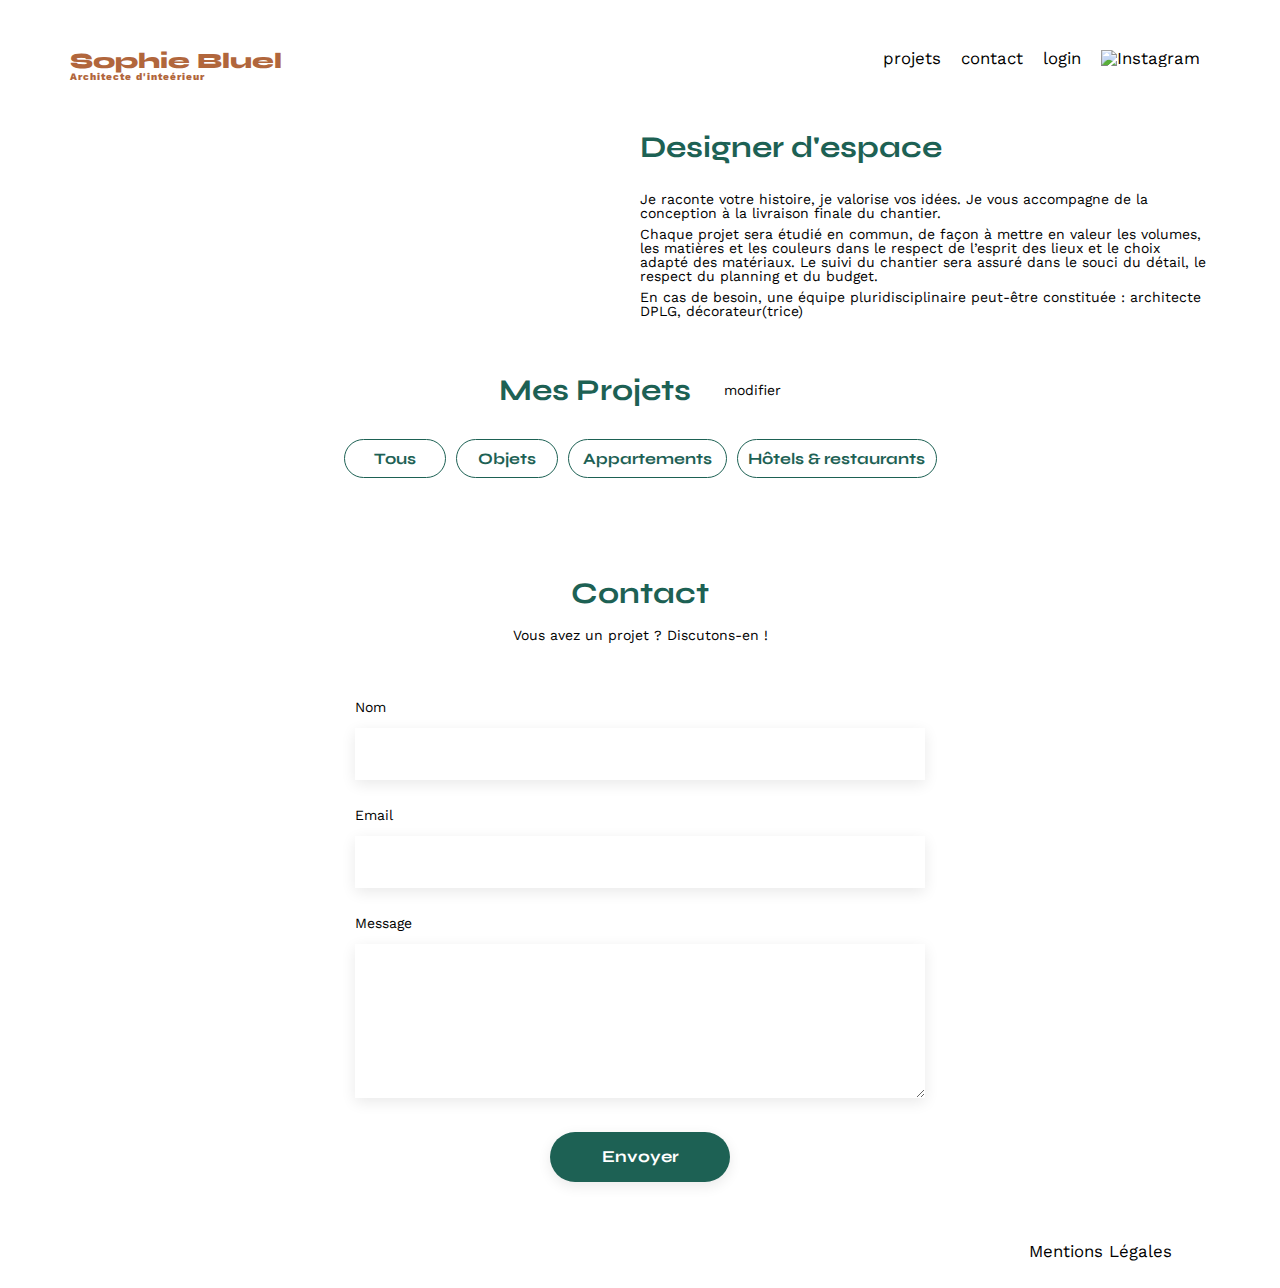
==== FrontEnd/index.html @ 72df6068 "bug fixed" ====
<!DOCTYPE html>
<html lang="fr">
	<head>
		<meta charset="UTF-8">
		<title>Sophie Bluel - Architecte d'intérieur</title>
		<meta name="viewport" content="width=device-width, initial-scale=1.0">
		<link rel="preconnect" href="https://fonts.googleapis.com">
		<link rel="preconnect" href="https://fonts.gstatic.com" crossorigin>
		<link href="https://fonts.googleapis.com/css2?family=Syne:wght@700;800&family=Work+Sans&display=swap" rel="stylesheet">
		<meta name="description" content="">
		<link rel="stylesheet" href="assets/style.css">
		<script src="https://kit.fontawesome.com/6978a7f15a.js" crossorigin="anonymous"></script>
		<script defer src="./assets/js/script.js" type="module"></script>
</head>
<body>
	  <div class="blackheader" style="display: none;">
		<i class="fa-regular fa-pen-to-square"></i>
		<p>Mode édition</p>
	  </div>
<header>
	<h1>Sophie Bluel <span>Architecte d'inteérieur</span></h1>
	<nav>
		<ul>
			<li>projets</li>
			<li>contact</li>
			<li><a href="login.html">login</a></li>
			<li><img src="./assets/icons/instagram.png" alt="Instagram"></li>
		</ul>
	</nav>
</header>
<main>
	<section id="introduction">
		<figure>
			<img src="./assets/images/sophie-bluel.png" alt="">
		</figure>
		<article>
			<h2>Designer d'espace</h2>
			<p>Je raconte votre histoire, je valorise vos idées. Je vous accompagne de la conception à la livraison finale du chantier.</p>
			<p>Chaque projet sera étudié en commun, de façon à mettre en valeur les volumes, les matières et les couleurs dans le respect de l’esprit des lieux et le choix adapté des matériaux. Le suivi du chantier sera assuré dans le souci du détail, le respect du planning et du budget.</p>
			<p>En cas de besoin, une équipe pluridisciplinaire peut-être constituée : architecte DPLG, décorateur(trice)</p>
		</article>
	</section>
	<section id="portfolio">
		<div class="projets-modifier">
		<h2>Mes Projets</h2>
		<div class="icon-modifier">
			
			<a href="#modal1" class="js-modal"><i class="fa-regular fa-pen-to-square"></i>modifier</a>
			<aside id="modal1" class="modal" aria-hidden="true" role="dialog" aria-labelledby="titlemodal" style="display: none;">
				<div class="modal-wrapper js-modal-stop">
					<button class="js-modal-close"><i class="fa-solid fa-xmark"></i></button>
					<h1 class="titlemodal">Galerie photo</h1>
				<div id="modal-gallery">
				</div>
				<hr>
				<input type="submit" value="Ajouter une photo">
				</div>
			</aside>
			<aside id="modal2" class="modal" aria-hidden="true" role="dialog" aria-labelledby="titlemodal" style="display: none;">
				<div class="modal-wrapper js-modal-stop">
					<button class="js-modal-close"><i class="fa-solid fa-xmark"></i></button>
					<h1 class="titlemodal">Galerie photo</h1>
				<div id="modal-gallery">
				</div>
				<hr>
				<input type="submit" value="Ajouter une photo">
				</div>
			</aside>
		</div>
		</div>
		
		<div class="filtre">
			<a class="button small" data-category="0" href="#">Tous</a>
			<a class="button small" data-category="1" href="#">Objets</a>
			<a class="button appartements" data-category="2" href="#">Appartements</a>
			<a class="button hotels" data-category="3" href="#">Hôtels & restaurants</a>
		</div>
		<div class="gallery" id="gallery">
		</div>
	</section>
	<section id="contact">
		<h2>Contact</h2>
		<p>Vous avez un projet ? Discutons-en !</p>
		<form action="#" method="post">
			<label for="name">Nom</label>
			<input type="text" name="name" id="name">
			<label for="email">Email</label>
			<input type="email" name="email" id="email">
			<label for="message">Message</label>
			<textarea name="message" id="message" cols="30" rows="10"></textarea>
			<input type="submit" value="Envoyer">
		</form>
	</section>
</main>

<footer>
	<nav>
		<ul>
			<li>Mentions Légales</li>
		</ul>
	</nav>
</footer>
</body>
</html>
---- FrontEnd/assets/style.css ----
/* http://meyerweb.com/eric/tools/css/reset/
   v2.0 | 20110126
   License: none (public domain)
*/

html, body, div, span, applet, object, iframe,
h1, h2, h3, h4, h5, h6, p, blockquote, pre,
a, abbr, acronym, address, big, cite, code,
del, dfn, em, img, ins, kbd, q, s, samp,
small, strike, strong, sub, sup, tt, var,
b, u, i, center,
dl, dt, dd, ol, ul, li,
fieldset, form, label, legend,
table, caption, tbody, tfoot, thead, tr, th, td,
article, aside, canvas, details, embed,
figure, figcaption, footer, header, hgroup,
menu, nav, output, ruby, section, summary,
time, mark, audio, video {
	margin: 0;
	padding: 0;
	border: 0;
	font-size: 100%;
	font: inherit;
	vertical-align: baseline;
}
/* HTML5 display-role reset for older browsers */
article, aside, details, figcaption, figure,
footer, header, hgroup, menu, nav, section {
	display: block;
}
body {
	line-height: 1;
}
ol, ul {
	list-style: none;
}
blockquote, q {
	quotes: none;
}
blockquote:before, blockquote:after,
q:before, q:after {
	content: '';
	content: none;
}
table {
	border-collapse: collapse;
	border-spacing: 0;
}
/** end reset css**/
body {
	max-width: 1140px;
	margin:auto;
	font-family: 'Work Sans' ;
	font-size: 14px;
}
header {
	display: flex;
	justify-content: space-between;
	margin: 50px 0
}
section {
	margin: 50px 0
}

h1{
	display: flex;
	flex-direction: column;
	font-family: 'Syne';
	font-size: 22px;
	font-weight: 800;
	color: #B1663C
}

h1 > span {
	font-family: 'Work Sans';
	font-size:10px;
	letter-spacing: 0.1em;
;
}

h2{
	font-family: 'Syne';
	font-weight: 700;
	font-size: 30px;
	color: #1D6154
}
nav ul {
	display: flex;
	align-items: center;
	list-style-type: none;

}
nav li {
	padding: 0 10px;
	font-size: 1.2em;
}

li:hover {
	color: #B1663C;
}

li a {
	text-decoration: none;
	color: inherit;
}

li a:hover {
	color: #B1663C;
}

#introduction {
	display: flex;
	align-items: center;
}
#introduction figure {
	flex: 1
}
#introduction img {
	display: block;
	margin: auto;
	width: 80%;
}

#introduction article {
	flex: 1
}
#introduction h2 {
	margin-bottom: 1em;
}

#introduction p {
	margin-bottom: 0.5em;
}
#portfolio h2 {
	text-align: center;
}
.gallery {
	width: 100%;
	display: grid;
	grid-template-columns: 1fr 1fr 1fr;
	grid-column-gap: 20px;
	grid-row-gap: 20px;
}

.gallery img {
	width: 100%;

}
#contact {
	width: 50%;
margin: auto;
}
#contact > * {
	text-align: center;

}
#contact h2{
	margin-bottom: 20px;
}
#contact form {
	text-align: left;
	margin-top:30px;
	display: flex;
	flex-direction: column;
}

#contact input {
	height: 50px;
	font-size: 1.2em;
	border: none;
	box-shadow: 0px 4px 14px rgba(0, 0, 0, 0.09);
}
#contact label {
	margin: 2em 0 1em 0;
}
#contact textarea {
	border: none;
	box-shadow: 0px 4px 14px rgba(0, 0, 0, 0.09);
}

input[type="submit"]{
	font-family: 'Syne';
	font-weight: 700;
	color: white;
	background-color: #1D6154;
	margin : 2em auto ;
	width: 180px;
	text-align: center;
	border-radius: 60px ;
}

footer nav ul {
	display: flex;
	justify-content: flex-end;
	margin: 2em
}

.projets-modifier {
display: flex;
justify-content: center;
align-items: center;
margin-bottom: 1em;
gap: 2em;
}

.icon-er {
	display: flex;
	gap: 5px;
	font-size: 14px;
	color: black;
}

.icon-modifier a {
	text-decoration: none;
	font-size: 14px;
	color: black;
	display: flex;
    gap: 5px;
}


.filtre {
	display: flex;
	justify-content: center;
	gap: 10px;
}

.button {
	text-decoration: none;
	height: 37px;
	border: 1px solid rgba(29, 97, 84, 1);
	border-radius: 60px;
	display: flex;
	align-items: center;
	color: rgba(29, 97, 84, 1);
	font-family: Syne;
font-size: 16px;
font-weight: 700;
text-align: center;
margin-bottom: 50px;
margin-top: 20px;
display: flex;
justify-content: center;
}

.button:hover {
	color: white;
	background-color: rgba(29, 97, 84, 1);
}

.small {
	width: 100px;
}

.appartements {
	width: 157px;
}

.hotels {
	width: 198px;
}

.titrelogin {
	display: flex;
    align-content: center;
    justify-content: center;
}

.formlogin {
display: flex;
	flex-direction: column;
	width: 379px;
	margin: auto;
}

.forgotpassword {
	display: flex;
    justify-content: center;
	padding-bottom: 355px;
	font-family: work sans;
    font-size: 14px;
    color: #3d3d3d;
    font-weight: 500;
    margin-top: 26px;
    padding-bottom: 355px;
    text-decoration-line: underline;
    cursor: pointer;
}

.footer-login {
	display: flex;
    justify-content: flex-end;
    margin: 2em;
}

.blackheader {
	background-color: black;
	display: flex;
	height: 59px;
	color: white;
	font-size: 16px;
	justify-content: center;
    align-items: center;
	gap: 10px;
}

.blackheader p {
	color: white;
	font-size: 16px;
	font-family: 'Work Sans';
}

.blackheader i {
	color: white;
	font-size: 16px;
	font-family: 'Work Sans';
}

.modal {
	position: fixed;
	display: flex;
	align-items: center;
	justify-content: center;
	top: 0;
	left: 0;
	width: 100%;
	height: 100%;
	background: rgba(0, 0, 0, 0.8);
}

.modal-wrapper {
	display: flex;
	flex-direction: column;
	background-color: white;
	width: 630px;
	height: 688px;
	max-width: calc(100vw - 20px);
	max-height: calc(100vw - 20px);
	overflow: auto;
	padding: 20px;
	margin: 40px;
	border-radius: 10px;
}

.js-modal-close {
	border: none;
	background-color: white;
	margin-left: auto;
	cursor: pointer;
}

.modal-wrapper h1 {
	color: black;
	font-family: Work Sans;
font-size: 26px;
font-weight: 400;
line-height: 30px;
letter-spacing: 0em;
text-align: center;
margin-bottom: 40px;
margin-top: 10px;
}

#modal-gallery {
	display: grid;
	grid-template-rows: repeat(3, 1fr);
  grid-template-columns: repeat(5, 1fr);
  row-gap: 25px;
  margin-bottom: 60px;
  padding-left: 60px;
  padding-right: 60px;
}

#modal-gallery figure {
	width: 76.86px;
	height: 102.57px;
	position: relative;
}

#modal-gallery img {
	width: 76.86px;
	object-fit: cover;
}

hr {
	width: 420px;
	border: 1px solid rgba(179, 179, 179, 1);
	margin-bottom: 25px;
}

.modal-wrapper input {
	width: 237px;
height: 36px;
font-size: 14px;
border: none;
}

.trash-icon {
    cursor: pointer;
    position: absolute;
    top: 10px; 
    right: 10px; 
    z-index: 1; 
	color: white;
}
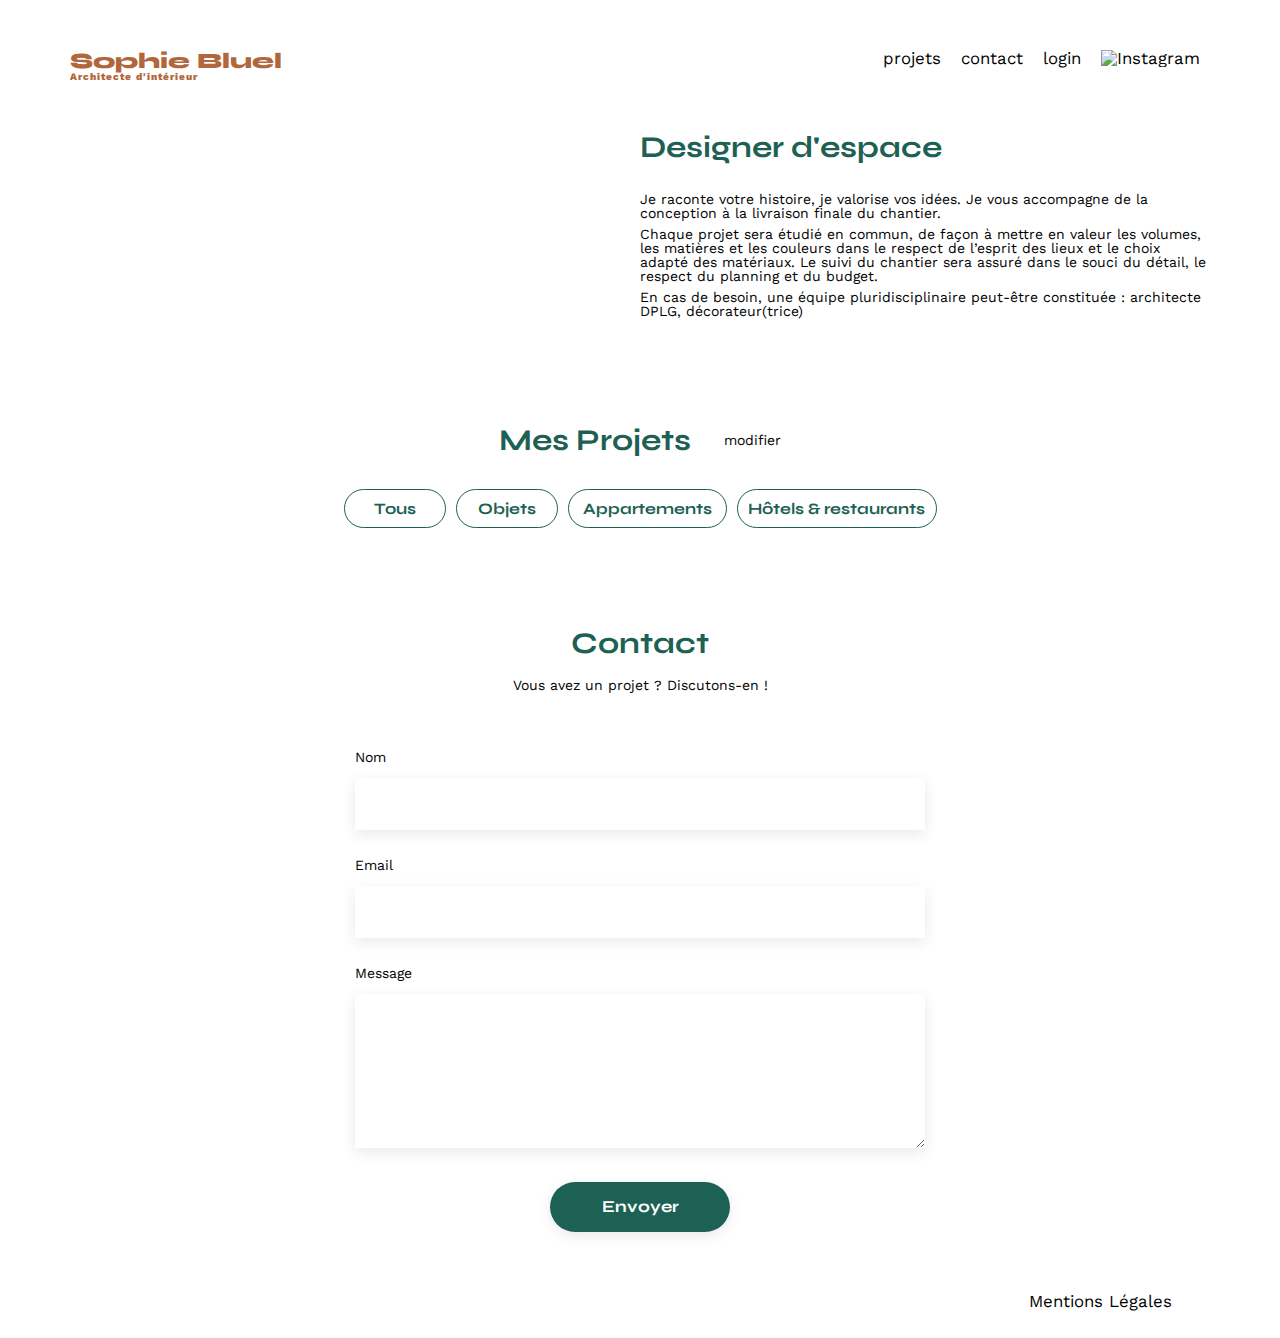
==== commit 327d5b55: "add function, comments" ====
--- a/FrontEnd/index.html
+++ b/FrontEnd/index.html
@@ -1,104 +1,193 @@
 <!DOCTYPE html>
 <html lang="fr">
-	<head>
-		<meta charset="UTF-8">
-		<title>Sophie Bluel - Architecte d'intérieur</title>
-		<meta name="viewport" content="width=device-width, initial-scale=1.0">
-		<link rel="preconnect" href="https://fonts.googleapis.com">
-		<link rel="preconnect" href="https://fonts.gstatic.com" crossorigin>
-		<link href="https://fonts.googleapis.com/css2?family=Syne:wght@700;800&family=Work+Sans&display=swap" rel="stylesheet">
-		<meta name="description" content="">
-		<link rel="stylesheet" href="assets/style.css">
-		<script src="https://kit.fontawesome.com/6978a7f15a.js" crossorigin="anonymous"></script>
-		<script defer src="./assets/js/script.js" type="module"></script>
-</head>
-<body>
-	  <div class="blackheader" style="display: none;">
-		<i class="fa-regular fa-pen-to-square"></i>
-		<p>Mode édition</p>
-	  </div>
-<header>
-	<h1>Sophie Bluel <span>Architecte d'inteérieur</span></h1>
-	<nav>
-		<ul>
-			<li>projets</li>
-			<li>contact</li>
-			<li><a href="login.html">login</a></li>
-			<li><img src="./assets/icons/instagram.png" alt="Instagram"></li>
-		</ul>
-	</nav>
-</header>
-<main>
-	<section id="introduction">
-		<figure>
-			<img src="./assets/images/sophie-bluel.png" alt="">
-		</figure>
-		<article>
-			<h2>Designer d'espace</h2>
-			<p>Je raconte votre histoire, je valorise vos idées. Je vous accompagne de la conception à la livraison finale du chantier.</p>
-			<p>Chaque projet sera étudié en commun, de façon à mettre en valeur les volumes, les matières et les couleurs dans le respect de l’esprit des lieux et le choix adapté des matériaux. Le suivi du chantier sera assuré dans le souci du détail, le respect du planning et du budget.</p>
-			<p>En cas de besoin, une équipe pluridisciplinaire peut-être constituée : architecte DPLG, décorateur(trice)</p>
-		</article>
-	</section>
-	<section id="portfolio">
-		<div class="projets-modifier">
-		<h2>Mes Projets</h2>
-		<div class="icon-modifier">
-			
-			<a href="#modal1" class="js-modal"><i class="fa-regular fa-pen-to-square"></i>modifier</a>
-			<aside id="modal1" class="modal" aria-hidden="true" role="dialog" aria-labelledby="titlemodal" style="display: none;">
-				<div class="modal-wrapper js-modal-stop">
-					<button class="js-modal-close"><i class="fa-solid fa-xmark"></i></button>
-					<h1 class="titlemodal">Galerie photo</h1>
-				<div id="modal-gallery">
-				</div>
-				<hr>
-				<input type="submit" value="Ajouter une photo">
-				</div>
-			</aside>
-			<aside id="modal2" class="modal" aria-hidden="true" role="dialog" aria-labelledby="titlemodal" style="display: none;">
-				<div class="modal-wrapper js-modal-stop">
-					<button class="js-modal-close"><i class="fa-solid fa-xmark"></i></button>
-					<h1 class="titlemodal">Galerie photo</h1>
-				<div id="modal-gallery">
-				</div>
-				<hr>
-				<input type="submit" value="Ajouter une photo">
-				</div>
-			</aside>
-		</div>
-		</div>
-		
-		<div class="filtre">
-			<a class="button small" data-category="0" href="#">Tous</a>
-			<a class="button small" data-category="1" href="#">Objets</a>
-			<a class="button appartements" data-category="2" href="#">Appartements</a>
-			<a class="button hotels" data-category="3" href="#">Hôtels & restaurants</a>
-		</div>
-		<div class="gallery" id="gallery">
-		</div>
-	</section>
-	<section id="contact">
-		<h2>Contact</h2>
-		<p>Vous avez un projet ? Discutons-en !</p>
-		<form action="#" method="post">
-			<label for="name">Nom</label>
-			<input type="text" name="name" id="name">
-			<label for="email">Email</label>
-			<input type="email" name="email" id="email">
-			<label for="message">Message</label>
-			<textarea name="message" id="message" cols="30" rows="10"></textarea>
-			<input type="submit" value="Envoyer">
-		</form>
-	</section>
-</main>
+  <head>
+    <meta charset="UTF-8" />
+    <title>Sophie Bluel - Architecte d'intérieur</title>
+    <meta name="viewport" content="width=device-width, initial-scale=1.0" />
+    <link rel="preconnect" href="https://fonts.googleapis.com" />
+    <link rel="preconnect" href="https://fonts.gstatic.com" crossorigin />
+    <link
+      href="https://fonts.googleapis.com/css2?family=Syne:wght@700;800&family=Work+Sans&display=swap"
+      rel="stylesheet"
+    />
+    <meta name="description" content="" />
+    <link rel="stylesheet" href="assets/style.css" />
+    <script
+      src="https://kit.fontawesome.com/6978a7f15a.js"
+      crossorigin="anonymous"
+    ></script>
+    <script defer src="./assets/js/script.js" type="module"></script>
+    <script defer src="./assets/js/modal.js" type="module"></script>
+  </head>
+  <body>
+    <div class="blackheader" style="display: none">
+      <i class="fa-regular fa-pen-to-square"></i>
+      <p>Mode édition</p>
+    </div>
+    <header>
+      <h1>Sophie Bluel <span>Architecte d'intérieur</span></h1>
+      <nav>
+        <ul>
+          <li>projets</li>
+          <li>contact</li>
+          <li><a href="login.html" class="login">login</a></li>
+          <li><img src="./assets/icons/instagram.png" alt="Instagram" /></li>
+        </ul>
+      </nav>
+    </header>
+    <main>
+      <section id="introduction">
+        <figure>
+          <img src="./assets/images/sophie-bluel.png" alt="" />
+        </figure>
+        <article>
+          <h2>Designer d'espace</h2>
+          <p>
+            Je raconte votre histoire, je valorise vos idées. Je vous accompagne
+            de la conception à la livraison finale du chantier.
+          </p>
+          <p>
+            Chaque projet sera étudié en commun, de façon à mettre en valeur les
+            volumes, les matières et les couleurs dans le respect de l’esprit
+            des lieux et le choix adapté des matériaux. Le suivi du chantier
+            sera assuré dans le souci du détail, le respect du planning et du
+            budget.
+          </p>
+          <p>
+            En cas de besoin, une équipe pluridisciplinaire peut-être constituée
+            : architecte DPLG, décorateur(trice)
+          </p>
+        </article>
+      </section>
+      <section id="portfolio">
+        <div class="projets-modifier">
+          <h2>Mes Projets</h2>
+          <div class="icon-modifier">
+            <a href="#modal1" class="js-modal">
+              <i href="#modal1" class="fa-regular fa-pen-to-square"> </i
+              >modifier</a
+            >
 
-<footer>
-	<nav>
-		<ul>
-			<li>Mentions Légales</li>
-		</ul>
-	</nav>
-</footer>
-</body>
+    <!--Modal1-->
+          
+            <aside
+              id="modal1"
+              class="modal"
+              aria-hidden="true"
+              role="dialog"
+              aria-labelledby="titlemodal"
+              style="display: none"
+            >
+              <div class="modal-wrapper js-modal-stop">
+                <button class="js-modal-close">
+                  <i class="fa-solid fa-xmark"></i>
+                </button>
+                <h1 class="titlemodal">Galerie photo</h1>
+                <div id="modal-gallery"></div>
+                <hr />
+                <input
+                  class="add-photo-main"
+                  type="submit"
+                  value="Ajouter une photo"
+                />
+              </div>
+            </aside>
+
+       <!--Modal2-->
+
+            <aside
+              id="modal2"
+              class="modal"
+              aria-hidden="true"
+              role="dialog"
+              aria-labelledby="titlemodal"
+              style="display: none"
+            >
+              <div class="modal-2 modal-wrapper js-modal-stop">
+                <div class="arrow-cross">
+                  <button class="arrow"><i class="fa-solid fa-arrow-left"></i></button>
+                  <button class="js-modal-close">
+                    <i class="fa-solid fa-xmark"></i>
+                  </button>
+                </div>
+                <h1 class="titlemodal">Ajout photo</h1>
+                <form action="" class="send-file-form" method="post" enctype="multipart/form-data">
+                  <div class="add-photo">
+                    <i class="fa-regular fa-image"></i>
+                    <label for="file-upload" class="custom-file-upload">
+                      + Ajouter photo
+                    </label>
+                    <input id="file-upload" type="file" name="image" />
+                    <p>jpg, png : 4mo max</p>
+                  </div>
+                  <div class="title-categorie-form">
+                    <div class="item-form">
+                      <label for="title" class="label">Titre</label>
+                      <input
+                        type="text"
+                        class="labelModal"
+                        id="title"
+                        name="title"
+                      />
+                    </div>
+                    <div class="item-form">
+                      <label for="category" class="label">Catégorie</label>
+                      <select
+                        type="text"
+                        class="labelModal"
+                        id="category"
+                        name="category"
+                      >
+                        <option value="0" selected></option>
+                        <option value="1">Objets</option>
+                        <option value="2">Appartements</option>
+                        <option value="3">
+                          Hôtels & restaurants
+                        </option>
+                      </select>
+                    </div>
+                  </div>
+                  <hr />
+                  <input class="valider-button" type="submit" value="Valider" />
+                </form>
+              </div>
+            </aside>
+          </div>
+        </div>
+
+        <div class="filtre">
+          <a class="button small" data-category="0" href="#">Tous</a>
+          <a class="button small" data-category="1" href="#">Objets</a>
+          <a class="button appartements" data-category="2" href="#"
+            >Appartements</a
+          >
+          <a class="button hotels" data-category="3" href="#"
+            >Hôtels & restaurants</a
+          >
+        </div>
+        <div class="gallery" id="gallery"></div>
+      </section>
+      <section id="contact">
+        <h2>Contact</h2>
+        <p>Vous avez un projet ? Discutons-en !</p>
+        <form action="#" method="post">
+          <label for="name">Nom</label>
+          <input type="text" name="name" id="name" />
+          <label for="email">Email</label>
+          <input type="email" name="email" id="email" />
+          <label for="message">Message</label>
+          <textarea name="message" id="message" cols="30" rows="10"></textarea>
+          <input type="submit" value="Envoyer" />
+        </form>
+      </section>
+    </main>
+
+    <footer>
+      <nav>
+        <ul>
+          <li>Mentions Légales</li>
+        </ul>
+      </nav>
+    </footer>
+  </body>
 </html>
--- a/FrontEnd/assets/style.css
+++ b/FrontEnd/assets/style.css
@@ -3,367 +3,448 @@
    License: none (public domain)
 */
 
-html, body, div, span, applet, object, iframe,
-h1, h2, h3, h4, h5, h6, p, blockquote, pre,
-a, abbr, acronym, address, big, cite, code,
-del, dfn, em, img, ins, kbd, q, s, samp,
-small, strike, strong, sub, sup, tt, var,
-b, u, i, center,
-dl, dt, dd, ol, ul, li,
-fieldset, form, label, legend,
-table, caption, tbody, tfoot, thead, tr, th, td,
-article, aside, canvas, details, embed,
-figure, figcaption, footer, header, hgroup,
-menu, nav, output, ruby, section, summary,
-time, mark, audio, video {
-	margin: 0;
-	padding: 0;
-	border: 0;
-	font-size: 100%;
-	font: inherit;
-	vertical-align: baseline;
+html,
+body,
+div,
+span,
+applet,
+object,
+iframe,
+h1,
+h2,
+h3,
+h4,
+h5,
+h6,
+p,
+blockquote,
+pre,
+a,
+abbr,
+acronym,
+address,
+big,
+cite,
+code,
+del,
+dfn,
+em,
+img,
+ins,
+kbd,
+q,
+s,
+samp,
+small,
+strike,
+strong,
+sub,
+sup,
+tt,
+var,
+b,
+u,
+i,
+center,
+dl,
+dt,
+dd,
+ol,
+ul,
+li,
+fieldset,
+form,
+label,
+legend,
+table,
+caption,
+tbody,
+tfoot,
+thead,
+tr,
+th,
+td,
+article,
+aside,
+canvas,
+details,
+embed,
+figure,
+figcaption,
+footer,
+header,
+hgroup,
+menu,
+nav,
+output,
+ruby,
+section,
+summary,
+time,
+mark,
+audio,
+video {
+  margin: 0;
+  padding: 0;
+  border: 0;
+  font-size: 100%;
+  font: inherit;
+  vertical-align: baseline;
 }
 /* HTML5 display-role reset for older browsers */
-article, aside, details, figcaption, figure,
-footer, header, hgroup, menu, nav, section {
-	display: block;
+article,
+aside,
+details,
+figcaption,
+figure,
+footer,
+header,
+hgroup,
+menu,
+nav,
+section {
+  display: block;
 }
 body {
-	line-height: 1;
-}
-ol, ul {
-	list-style: none;
-}
-blockquote, q {
-	quotes: none;
-}
-blockquote:before, blockquote:after,
-q:before, q:after {
-	content: '';
-	content: none;
+  line-height: 1;
+}
+ol,
+ul {
+  list-style: none;
+}
+blockquote,
+q {
+  quotes: none;
+}
+blockquote:before,
+blockquote:after,
+q:before,
+q:after {
+  content: "";
+  content: none;
 }
 table {
-	border-collapse: collapse;
-	border-spacing: 0;
+  border-collapse: collapse;
+  border-spacing: 0;
 }
 /** end reset css**/
 body {
-	max-width: 1140px;
-	margin:auto;
-	font-family: 'Work Sans' ;
-	font-size: 14px;
+  max-width: 1140px;
+  margin: auto;
+  font-family: "Work Sans";
+  font-size: 14px;
 }
 header {
-	display: flex;
-	justify-content: space-between;
-	margin: 50px 0
+  display: flex;
+  justify-content: space-between;
+  margin: 50px 0;
 }
 section {
-	margin: 50px 0
-}
-
-h1{
-	display: flex;
-	flex-direction: column;
-	font-family: 'Syne';
-	font-size: 22px;
-	font-weight: 800;
-	color: #B1663C
+  margin: 50px 0;
+}
+
+h1 {
+  display: flex;
+  flex-direction: column;
+  font-family: "Syne";
+  font-size: 22px;
+  font-weight: 800;
+  color: #b1663c;
 }
 
 h1 > span {
-	font-family: 'Work Sans';
-	font-size:10px;
-	letter-spacing: 0.1em;
-;
-}
-
-h2{
-	font-family: 'Syne';
-	font-weight: 700;
-	font-size: 30px;
-	color: #1D6154
+  font-family: "Work Sans";
+  font-size: 10px;
+  letter-spacing: 0.1em;
+}
+
+h2 {
+  font-family: "Syne";
+  font-weight: 700;
+  font-size: 30px;
+  color: #1d6154;
 }
 nav ul {
-	display: flex;
-	align-items: center;
-	list-style-type: none;
-
+  display: flex;
+  align-items: center;
+  list-style-type: none;
 }
 nav li {
-	padding: 0 10px;
-	font-size: 1.2em;
+  padding: 0 10px;
+  font-size: 1.2em;
 }
 
 li:hover {
-	color: #B1663C;
+  color: #b1663c;
 }
 
 li a {
-	text-decoration: none;
-	color: inherit;
+  text-decoration: none;
+  color: inherit;
 }
 
 li a:hover {
-	color: #B1663C;
+  color: #b1663c;
 }
 
 #introduction {
-	display: flex;
-	align-items: center;
+  display: flex;
+  align-items: center;
 }
 #introduction figure {
-	flex: 1
+  flex: 1;
 }
 #introduction img {
-	display: block;
-	margin: auto;
-	width: 80%;
+  display: block;
+  margin: auto;
+  width: 80%;
 }
 
 #introduction article {
-	flex: 1
+  flex: 1;
 }
 #introduction h2 {
-	margin-bottom: 1em;
+  margin-bottom: 1em;
 }
 
 #introduction p {
-	margin-bottom: 0.5em;
+  margin-bottom: 0.5em;
 }
 #portfolio h2 {
-	text-align: center;
+  text-align: center;
 }
 .gallery {
-	width: 100%;
-	display: grid;
-	grid-template-columns: 1fr 1fr 1fr;
-	grid-column-gap: 20px;
-	grid-row-gap: 20px;
+  width: 100%;
+  display: grid;
+  grid-template-columns: 1fr 1fr 1fr;
+  grid-column-gap: 20px;
+  grid-row-gap: 20px;
 }
 
 .gallery img {
-	width: 100%;
-
+  width: 100%;
 }
 #contact {
-	width: 50%;
-margin: auto;
+  width: 50%;
+  margin: auto;
 }
 #contact > * {
-	text-align: center;
-
-}
-#contact h2{
-	margin-bottom: 20px;
+  text-align: center;
+}
+#contact h2 {
+  margin-bottom: 20px;
 }
 #contact form {
-	text-align: left;
-	margin-top:30px;
-	display: flex;
-	flex-direction: column;
+  text-align: left;
+  margin-top: 30px;
+  display: flex;
+  flex-direction: column;
 }
 
 #contact input {
-	height: 50px;
-	font-size: 1.2em;
-	border: none;
-	box-shadow: 0px 4px 14px rgba(0, 0, 0, 0.09);
+  height: 50px;
+  font-size: 1.2em;
+  border: none;
+  box-shadow: 0px 4px 14px rgba(0, 0, 0, 0.09);
 }
 #contact label {
-	margin: 2em 0 1em 0;
+  margin: 2em 0 1em 0;
 }
 #contact textarea {
-	border: none;
-	box-shadow: 0px 4px 14px rgba(0, 0, 0, 0.09);
-}
-
-input[type="submit"]{
-	font-family: 'Syne';
-	font-weight: 700;
-	color: white;
-	background-color: #1D6154;
-	margin : 2em auto ;
-	width: 180px;
-	text-align: center;
-	border-radius: 60px ;
+  border: none;
+  box-shadow: 0px 4px 14px rgba(0, 0, 0, 0.09);
+}
+
+input[type="submit"] {
+  font-family: "Syne";
+  font-weight: 700;
+  color: white;
+  background-color: #1d6154;
+  margin: 2em auto;
+  width: 180px;
+  text-align: center;
+  border-radius: 60px;
 }
 
 footer nav ul {
-	display: flex;
-	justify-content: flex-end;
-	margin: 2em
+  display: flex;
+  justify-content: flex-end;
+  margin: 2em;
 }
 
 .projets-modifier {
-display: flex;
-justify-content: center;
-align-items: center;
-margin-bottom: 1em;
-gap: 2em;
+  display: flex;
+  justify-content: center;
+  align-items: center;
+  margin-bottom: 1em;
+  margin-top: 100px;
+  gap: 2em;
 }
 
 .icon-er {
-	display: flex;
-	gap: 5px;
-	font-size: 14px;
-	color: black;
+  display: flex;
+  gap: 5px;
+  font-size: 14px;
+  color: black;
 }
 
 .icon-modifier a {
-	text-decoration: none;
-	font-size: 14px;
-	color: black;
-	display: flex;
-    gap: 5px;
-}
-
+  text-decoration: none;
+  font-size: 14px;
+  color: black;
+  display: flex;
+  gap: 5px;
+}
 
 .filtre {
-	display: flex;
-	justify-content: center;
-	gap: 10px;
+  display: flex;
+  justify-content: center;
+  gap: 10px;
 }
 
 .button {
-	text-decoration: none;
-	height: 37px;
-	border: 1px solid rgba(29, 97, 84, 1);
-	border-radius: 60px;
-	display: flex;
-	align-items: center;
-	color: rgba(29, 97, 84, 1);
-	font-family: Syne;
-font-size: 16px;
-font-weight: 700;
-text-align: center;
-margin-bottom: 50px;
-margin-top: 20px;
-display: flex;
-justify-content: center;
+  text-decoration: none;
+  height: 37px;
+  border: 1px solid rgba(29, 97, 84, 1);
+  border-radius: 60px;
+  display: flex;
+  align-items: center;
+  color: rgba(29, 97, 84, 1);
+  font-family: Syne;
+  font-size: 16px;
+  font-weight: 700;
+  text-align: center;
+  margin-bottom: 50px;
+  margin-top: 20px;
+  display: flex;
+  justify-content: center;
 }
 
 .button:hover {
-	color: white;
-	background-color: rgba(29, 97, 84, 1);
+  color: white;
+  background-color: rgba(29, 97, 84, 1);
 }
 
 .small {
-	width: 100px;
+  width: 100px;
 }
 
 .appartements {
-	width: 157px;
+  width: 157px;
 }
 
 .hotels {
-	width: 198px;
+  width: 198px;
 }
 
 .titrelogin {
-	display: flex;
-    align-content: center;
-    justify-content: center;
+  display: flex;
+  align-content: center;
+  justify-content: center;
 }
 
 .formlogin {
-display: flex;
-	flex-direction: column;
-	width: 379px;
-	margin: auto;
+  display: flex;
+  flex-direction: column;
+  width: 379px;
+  margin: auto;
+}
+
+#error-message {
+  margin: auto;
+  text-decoration: underline;
 }
 
 .forgotpassword {
-	display: flex;
-    justify-content: center;
-	padding-bottom: 355px;
-	font-family: work sans;
-    font-size: 14px;
-    color: #3d3d3d;
-    font-weight: 500;
-    margin-top: 26px;
-    padding-bottom: 355px;
-    text-decoration-line: underline;
-    cursor: pointer;
+  display: flex;
+  justify-content: center;
+  padding-bottom: 355px;
+  font-family: work sans;
+  font-size: 14px;
+  color: #3d3d3d;
+  font-weight: 500;
+  margin-top: 26px;
+  padding-bottom: 355px;
+  text-decoration-line: underline;
+  cursor: pointer;
 }
 
 .footer-login {
-	display: flex;
-    justify-content: flex-end;
-    margin: 2em;
+  display: flex;
+  justify-content: flex-end;
+  margin: 2em;
 }
 
 .blackheader {
-	background-color: black;
-	display: flex;
-	height: 59px;
-	color: white;
-	font-size: 16px;
-	justify-content: center;
-    align-items: center;
-	gap: 10px;
+  background-color: black;
+  max-width: 1440px;
+  height: 59px;
+  color: white;
+  font-size: 16px;
+  justify-content: center;
+  align-items: center;
+  gap: 10px;
 }
 
 .blackheader p {
-	color: white;
-	font-size: 16px;
-	font-family: 'Work Sans';
+  color: white;
+  font-size: 16px;
+  font-family: "Work Sans";
 }
 
 .blackheader i {
-	color: white;
-	font-size: 16px;
-	font-family: 'Work Sans';
+  color: white;
+  font-size: 16px;
 }
 
 .modal {
-	position: fixed;
-	display: flex;
-	align-items: center;
-	justify-content: center;
-	top: 0;
-	left: 0;
-	width: 100%;
-	height: 100%;
-	background: rgba(0, 0, 0, 0.8);
+  position: fixed;
+  display: flex;
+  align-items: center;
+  justify-content: center;
+  top: 0;
+  left: 0;
+  width: 100%;
+  height: 100%;
+  background: rgba(0, 0, 0, 0.8);
 }
 
 .modal-wrapper {
-	display: flex;
-	flex-direction: column;
-	background-color: white;
-	width: 630px;
-	height: 688px;
-	max-width: calc(100vw - 20px);
-	max-height: calc(100vw - 20px);
-	overflow: auto;
-	padding: 20px;
-	margin: 40px;
-	border-radius: 10px;
+  display: flex;
+  flex-direction: column;
+  background-color: white;
+  width: 630px;
+  height: 688px;
+  max-width: calc(100vw - 20px);
+  max-height: calc(100vw - 20px);
+  overflow: auto;
+  padding: 20px;
+  margin: 40px;
+  border-radius: 10px;
 }
 
 .js-modal-close {
-	border: none;
-	background-color: white;
-	margin-left: auto;
-	cursor: pointer;
+  border: none;
+  background-color: white;
+  margin-left: auto;
+  cursor: pointer;
 }
 
 .modal-wrapper h1 {
-	color: black;
-	font-family: Work Sans;
-font-size: 26px;
-font-weight: 400;
-line-height: 30px;
-letter-spacing: 0em;
-text-align: center;
-margin-bottom: 40px;
-margin-top: 10px;
+  color: black;
+  font-family: Work Sans;
+  font-size: 26px;
+  font-weight: 400;
+  line-height: 30px;
+  letter-spacing: 0em;
+  text-align: center;
+  margin-bottom: 40px;
+  margin-top: 10px;
 }
 
 #modal-gallery {
-	display: grid;
-	grid-template-rows: repeat(3, 1fr);
+  display: grid;
+  grid-template-rows: repeat(3, 1fr);
   grid-template-columns: repeat(5, 1fr);
   row-gap: 25px;
   margin-bottom: 60px;
@@ -372,34 +453,147 @@
 }
 
 #modal-gallery figure {
-	width: 76.86px;
-	height: 102.57px;
-	position: relative;
+  width: 76.86px;
+  height: 102.57px;
+  position: relative;
 }
 
 #modal-gallery img {
-	width: 76.86px;
-	object-fit: cover;
+  width: 76.86px;
+  object-fit: cover;
 }
 
 hr {
-	width: 420px;
-	border: 1px solid rgba(179, 179, 179, 1);
-	margin-bottom: 25px;
+  width: 420px;
+  border: 1px solid rgba(179, 179, 179, 1);
+  margin-bottom: 25px;
 }
 
 .modal-wrapper input {
-	width: 237px;
-height: 36px;
-font-size: 14px;
-border: none;
-}
-
-.trash-icon {
-    cursor: pointer;
-    position: absolute;
-    top: 10px; 
-    right: 10px; 
-    z-index: 1; 
-	color: white;
-}+  width: 237px;
+  height: 36px;
+  font-size: 14px;
+  border: none;
+}
+
+.delete-icon {
+  width: 17px;
+  height: 17px;
+  cursor: pointer;
+  position: absolute;
+  top: 10px;
+  right: 10px;
+  z-index: 1;
+  background-color: black;
+  display: flex;
+  justify-content: center;
+  align-items: center;
+}
+
+.delete-icon i {
+  color: white;
+  font-size: 10px;
+}
+
+.modal-2 {
+  align-items: center;
+}
+
+.arrow-cross {
+  width: 630px;
+  display: flex;
+}
+
+.arrow-cross button {
+  background-color: white;
+  border: none;
+}
+
+.arrow {
+  cursor: pointer;
+}
+
+.send-file-form {
+display: flex;
+flex-direction: column;
+}
+
+
+.add-photo {
+  width: 420px;
+  height: 169px;
+  background-color: #e8f1f6;
+  border-radius: 3px;
+  display: flex;
+  flex-direction: column;
+  justify-content: center;
+  align-items: center;
+  margin-bottom: 20px;
+}
+
+.add-photo i {
+  color: #b9c5cc;
+  font-size: 59px;
+}
+
+.add-photo label {
+  background-color: #cbd6dc;
+  color: #306685;
+  border: none;
+  width: 173px;
+  height: 36px;
+  border-radius: 50px;
+  margin-top: 10px;
+  margin-bottom: 5px;
+  font-size: 14px;
+  display: flex;
+  justify-content: center;
+  align-items: center;
+}
+
+.add-photo p {
+  font-size: 10px;
+}
+
+.title-categorie-form {
+  display: flex;
+  flex-direction: column;
+  width: 420px;
+  gap: 20px;
+  margin-bottom: 40px;
+}
+
+.item-form {
+  display: flex;
+  flex-direction: column;
+  gap: 10px;
+}
+
+.item-form label {
+  color: #3d3d3d;
+}
+
+.item-form input {
+  width: 420px;
+  height: 51px;
+  background-color: white;
+  box-shadow: 0px 4px 14px 0px #00000017;
+  gap: 10px;
+}
+
+.item-form select {
+  width: 420px;
+  height: 51px;
+  background-color: white;
+  box-shadow: 0px 4px 14px 0px #00000017;
+  gap: 10px;
+  border: none;
+}
+
+.modal-2 .valider-button {
+  background-color: #a7a7a7;
+}
+
+input[type="file"] {
+  display: none;
+}
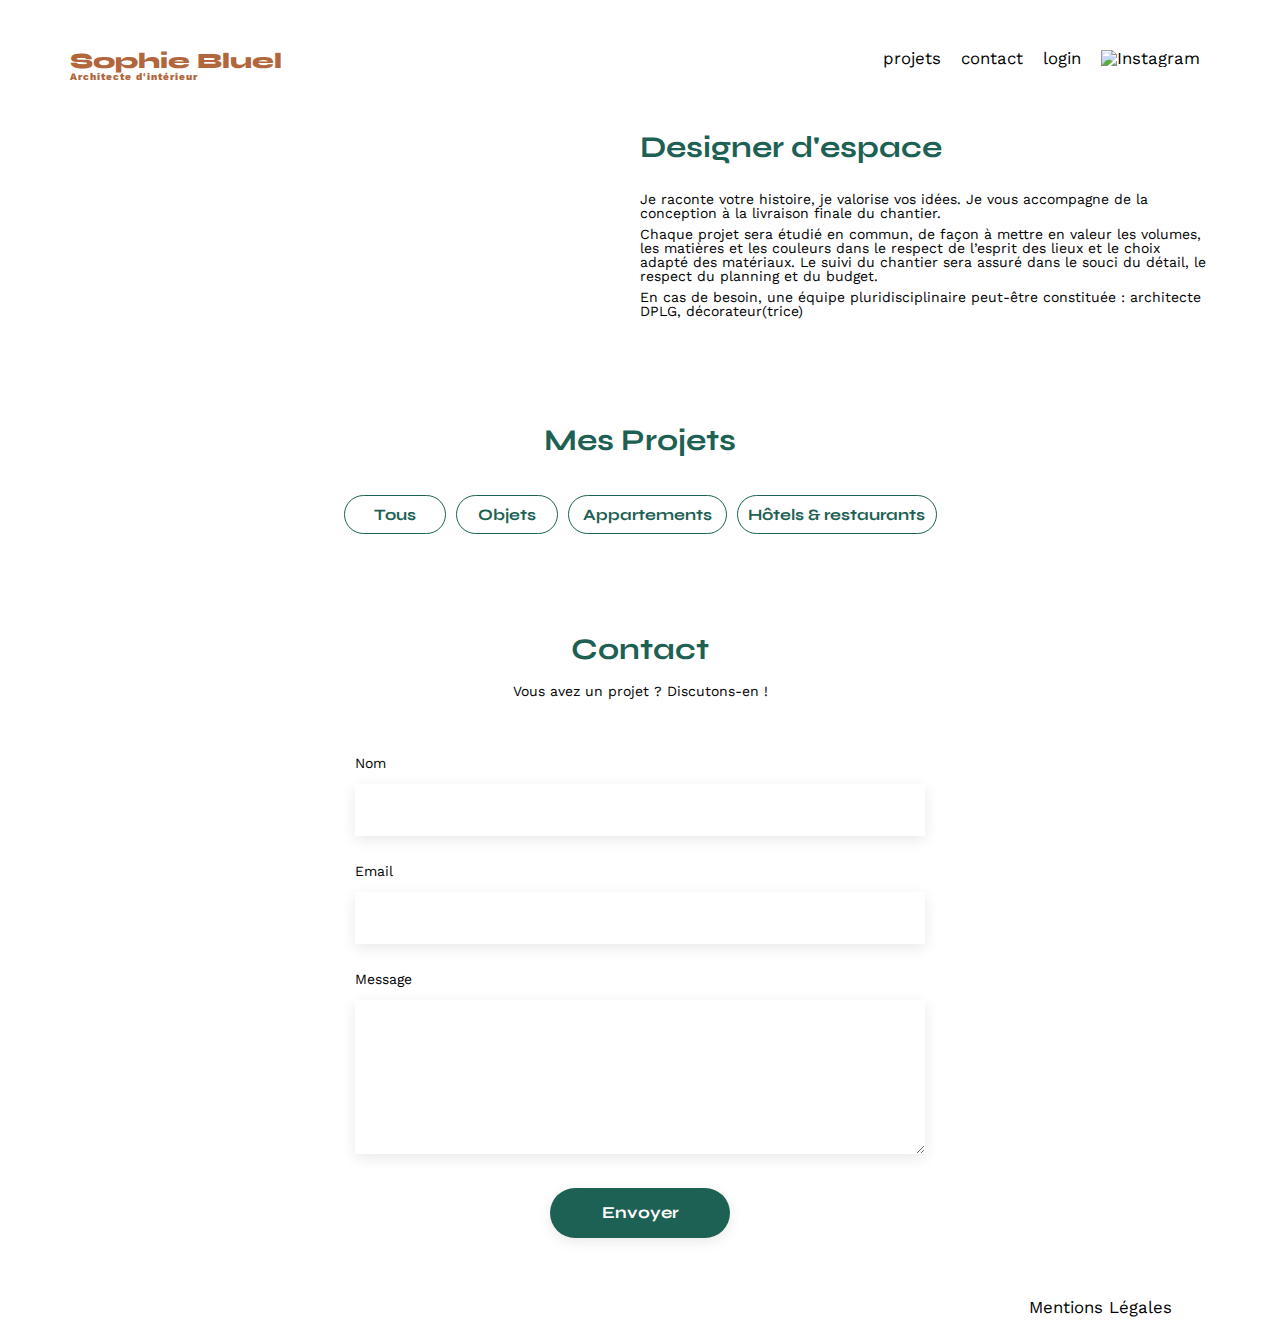
==== commit d85510c8: "file upload" ====
--- a/FrontEnd/index.html
+++ b/FrontEnd/index.html
@@ -113,11 +113,12 @@
                 <h1 class="titlemodal">Ajout photo</h1>
                 <form action="" class="send-file-form" method="post" enctype="multipart/form-data">
                   <div class="add-photo">
+                    <div class="img-preview"></div>
                     <i class="fa-regular fa-image"></i>
                     <label for="file-upload" class="custom-file-upload">
                       + Ajouter photo
                     </label>
-                    <input id="file-upload" type="file" name="image" />
+                    <input id="file-upload" type="file" accept="image/png, image/jpg" name="image" />
                     <p>jpg, png : 4mo max</p>
                   </div>
                   <div class="title-categorie-form">
@@ -148,6 +149,7 @@
                     </div>
                   </div>
                   <hr />
+                  <p class="error-upload"></p>
                   <input class="valider-button" type="submit" value="Valider" />
                 </form>
               </div>
--- a/FrontEnd/assets/style.css
+++ b/FrontEnd/assets/style.css
@@ -276,16 +276,17 @@
   display: flex;
   justify-content: center;
   align-items: center;
-  margin-bottom: 1em;
+  margin-bottom: 20px;
   margin-top: 100px;
   gap: 2em;
 }
 
-.icon-er {
+.icon-modifier {
   display: flex;
   gap: 5px;
   font-size: 14px;
   color: black;
+  display: none;
 }
 
 .icon-modifier a {
@@ -518,6 +519,17 @@
 flex-direction: column;
 }
 
+.img-preview {
+  width: 129px;
+  height: 169px;
+  display: none;
+  position: fixed;
+}
+
+.img-preview img {
+  width: 129px;
+  object-fit: cover;
+}
 
 .add-photo {
   width: 420px;
